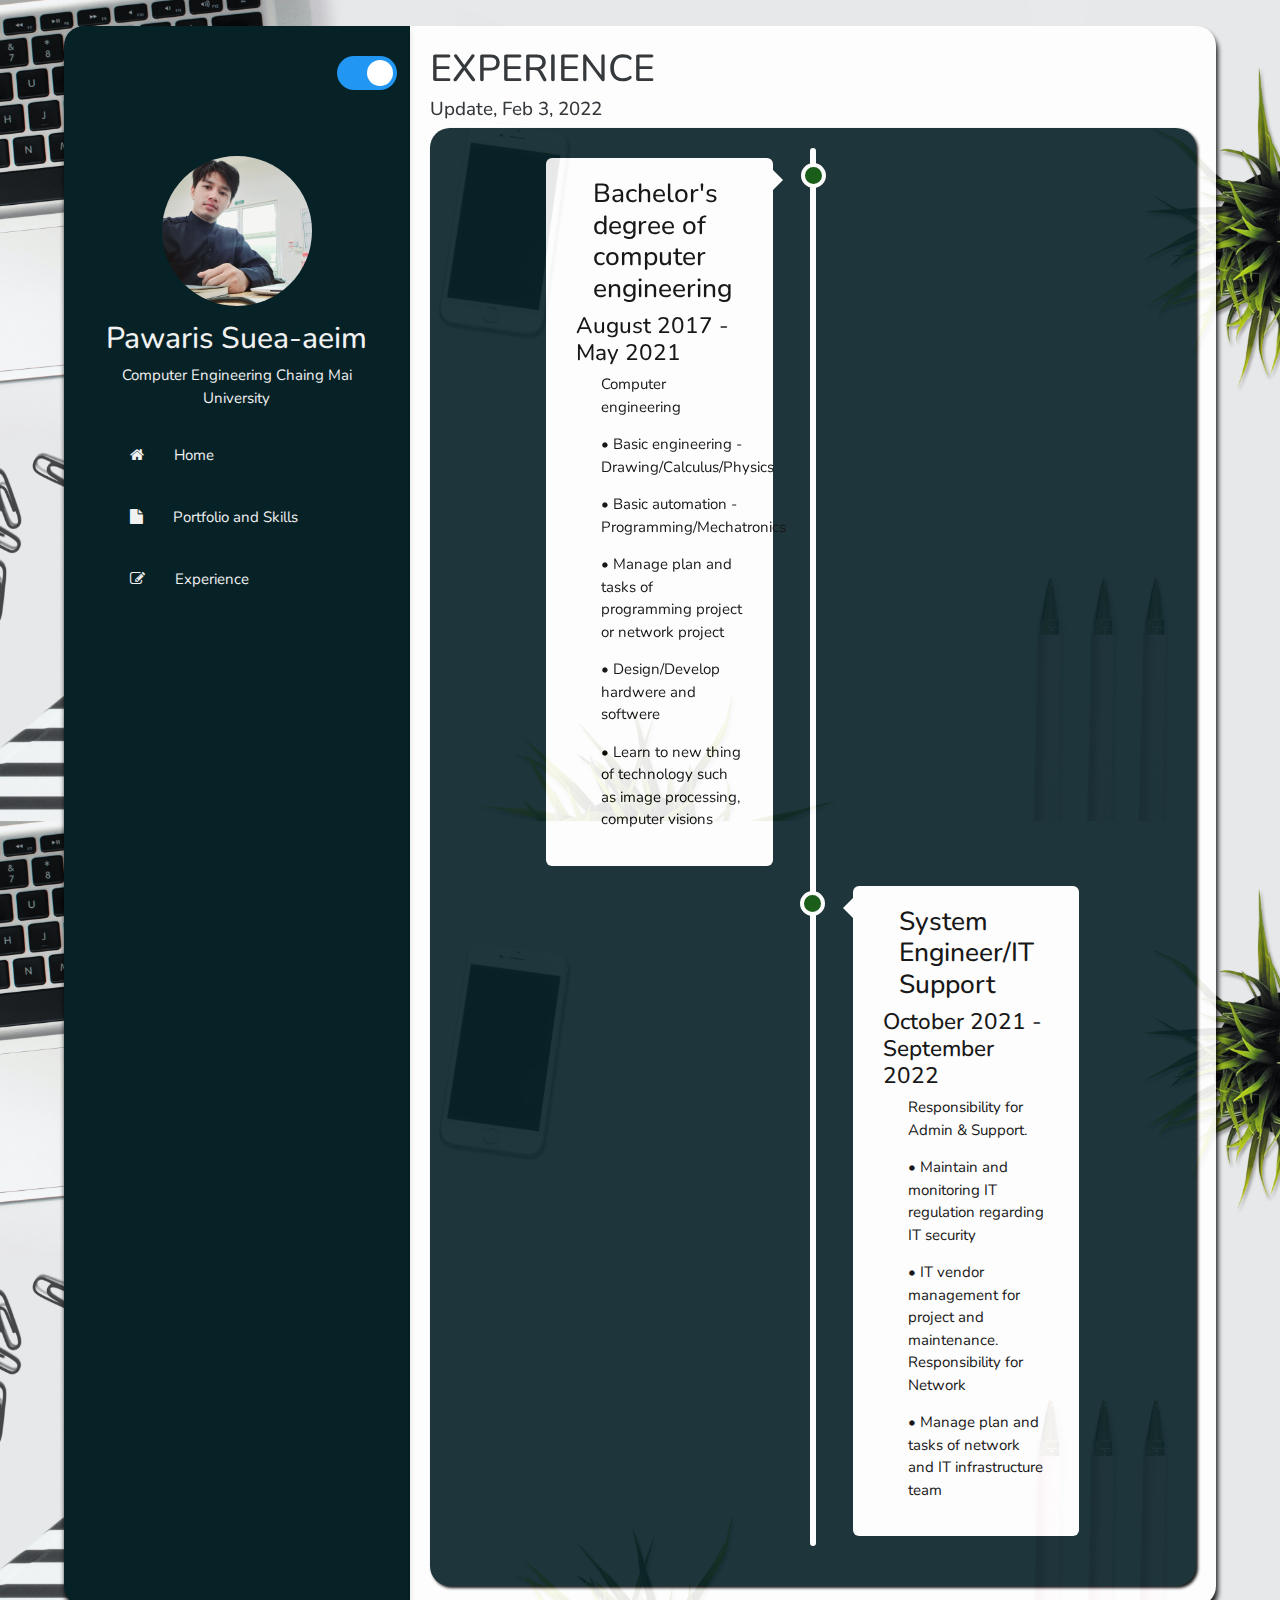
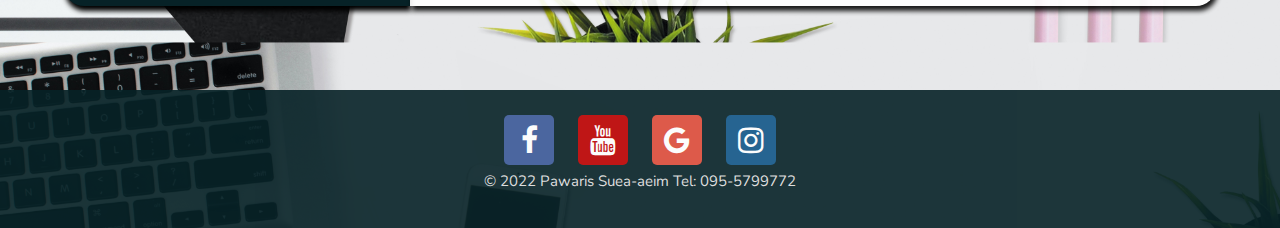
==== experience.html @ 447d0bea "Update dropdown icon" ====
<!DOCTYPE html>
<html lang="en">

<head>
    <meta charset="utf-8">
    <meta name="viewport" content="width=device-width, initial-scale=1">
    <title>Experiance</title>
    <link rel="stylesheet" href="https://www.w3schools.com/w3css/4/w3.css">
    <link rel="stylesheet" href="style.css">
    <link rel="stylesheet" href="exp.css">
    <link rel="stylesheet" href="https://cdnjs.cloudflare.com/ajax/libs/font-awesome/4.7.0/css/font-awesome.min.css">
    <link rel="stylesheet" href="styleCard.css">
    <link href="https://cdn.jsdelivr.net/npm/bootstrap@5.0.2/dist/css/bootstrap.min.css" rel="stylesheet"
        integrity="sha384-EVSTQN3/azprG1Anm3QDgpJLIm9Nao0Yz1ztcQTwFspd3yD65VohhpuuCOmLASjC" crossorigin="anonymous">
    <link rel="stylesheet" href="https://maxcdn.bootstrapcdn.com/bootstrap/4.0.0/css/bootstrap.min.css"
        integrity="sha384-Gn5384xqQ1aoWXA+058RXPxPg6fy4IWvTNh0E263XmFcJlSAwiGgFAW/dAiS6JXm" crossorigin="anonymous">
</head>

<body>
    <div class="responsive-container">
        <div id="switchClassHeader" class="header">
            <div class="style_switch">
                <label class="switch">
                    <input onclick="myFunction()" type="checkbox" checked>
                    <span class="slider round"></span>
                </label>
            </div>
            <img class="image" src="./image/ProfileDay.jpg">
            <h1>Pawaris Suea-aeim</h1>
            <p>Computer Engineering Chaing Mai University</p>
            <div class="page">
                <button onclick="document.location='./index.html'" class="w3-bar-item w3-button sidebar-menu">
                    <i class="fa fa-home w3-animate-right" style="float: left;"><a>Home</a></i>
                </button>
                <button onclick="document.location='./portfolio.html'" class="w3-bar-item w3-button sidebar-menu">
                    <i class="fa fa-file w3-animate-right" style="float: left;"><a>Portfolio and Skills</a></i>
                </button>
                <button onclick="document.location='./experience.html'" class="w3-bar-item w3-button sidebar-menu">
                    <i class="fa fa-edit w3-animate-right" style="float: left;"><a>Experience</a></i>
                </button>
            </div>
            <div class="dropdown dropleft position">
                <button class="btn btn-secondary dropdown-toggle" type="button" id="dropdownMenuButton"
                    data-toggle="dropdown" aria-haspopup="true" aria-expanded="false">
                </button>
                <div class="dropdown-menu" aria-labelledby="dropdownMenuButton">
                    <a class="dropdown-item" href="./index.html">Home</a>
                    <a class="dropdown-item" href="./portfolio.html">Portfolio and skills</a>
                    <a class="dropdown-item" href="./experience.html">Experience</a>
                </div>
            </div>
        </div>
        <div id="switchClassContent" class="content">
            <h1>EXPERIENCE</h1>
            <h5>Update, Feb 3, 2022</h5>
            <div id="switchClassBoxContent" class="box_content">
                <div class="timeline">
                    <div class="container-exp left">
                        <div class="content-exp">
                            <h3>Bachelor's degree of computer engineering</h3>
                            <h4>August 2017 - May 2021</h4>
                            <p>Computer engineering</p>
                            <p>
                                • Basic engineering - Drawing/Calculus/Physics
                            </p>
                            <p>
                                • Basic automation - Programming/Mechatronics
                            </p>
                            <p>
                                • Manage plan and tasks of programming project or network project
                            </p>
                            <p>
                                • Design/Develop hardwere and softwere
                            </p>
                            <p>
                                • Learn to new thing of technology such as image processing, computer visions
                            </p>
                        </div>
                    </div>
                    <div class="container-exp right">
                        <div class="content-exp">
                            <h3>System Engineer/IT Support</h3>
                            <h4>October 2021 - September 2022</h4>
                            <p>
                                Responsibility for Admin & Support.</p>
                            <p>
                                • Maintain and monitoring IT regulation
                                regarding IT security
                            </p>
                            <p>
                                • IT vendor management for project
                                and maintenance. Responsibility for Network
                            </p>
                            <p>
                                • Manage plan and tasks of network
                                and IT infrastructure team
                            </p>
                        </div>
                    </div>
                </div>
            </div>
        </div>
    </div>
    <div id="switchClassFooter" class="footer">
        <a href="https://web.facebook.com/profile.php?id=100006235390790" class="fa fa-facebook"
            style="font-size: 30px;"></a>
        <a href="https://www.youtube.com/channel/UChRwgbwyZU1eZFuqilV9bmg/featured" class="fa fa-youtube"
            style="font-size: 30px;"></a>
        <a href="mailto:pawaris.sueaaeim@gmail.com" class="fa fa-google" style="font-size: 30px;"></a>
        <a href="https://www.instagram.com/pleumqz/" class="fa fa-instagram" style="font-size: 30px;"></a>
        <p>
            © 2022 Pawaris Suea-aeim Tel: 095-5799772
        </p>
    </div>

    <script src="https://code.jquery.com/jquery-3.2.1.slim.min.js"
        integrity="sha384-KJ3o2DKtIkvYIK3UENzmM7KCkRr/rE9/Qpg6aAZGJwFDMVNA/GpGFF93hXpG5KkN"
        crossorigin="anonymous"></script>
    <script src="https://cdnjs.cloudflare.com/ajax/libs/popper.js/1.12.9/umd/popper.min.js"
        integrity="sha384-ApNbgh9B+Y1QKtv3Rn7W3mgPxhU9K/ScQsAP7hUibX39j7fakFPskvXusvfa0b4Q"
        crossorigin="anonymous"></script>
    <script src="https://maxcdn.bootstrapcdn.com/bootstrap/4.0.0/js/bootstrap.min.js"
        integrity="sha384-JZR6Spejh4U02d8jOt6vLEHfe/JQGiRRSQQxSfFWpi1MquVdAyjUar5+76PVCmYl"
        crossorigin="anonymous"></script>

    <script>
        function myFunction() {
            var element = document.body;
            element.classList.toggle("dark_mode");

            var boxCvt = document.getElementById("switchClassContent");
            var currentClassBox = boxCvt.className;
            boxCvt.className = currentClassBox == "box-dark-mode" ? "content" : "box-dark-mode";

            var headerCvt = document.getElementById("switchClassHeader");
            var currentClassHeader = headerCvt.className;
            headerCvt.className = currentClassHeader == "header-dark-mode" ? "header" : "header-dark-mode";

            var boxContentCvt = document.getElementById("switchClassBoxContent");
            var currentClassBoxContent = boxContentCvt.className;
            boxContentCvt.className = currentClassBoxContent == "box_content-dark-mode" ? "box_content" : "box_content-dark-mode";

            var footerCvt = document.getElementById("switchClassFooter");
            var currentClassfooter = footerCvt.className;
            footerCvt.className = currentClassfooter == "footer-dark-mode" ? "footer" : "footer-dark-mode";

        }
    </script>
</body>

</html>
---- style.css ----
@import url('https://fonts.googleapis.com/css2?family=Open+Sans:wght@300;400&display=swap');
@import url('//fonts.googleapis.com/css2?family=Nunito:wght@300&family=Open+Sans:wght@300;400&display=swap');

* {
  box-sizing: border-box;
  font-family: 'Open Sans', sans-serif;
  font-family: 'Nunito', sans-serif;
  text-decoration: none!important;
}

body {
  margin: 0;
  background: #f1f1f1;
  background-image: url(./image/pexels-anna-nekrashevich-6476118.jpg);
  background-repeat: repeat-y;
  background-size: cover;
  background-size: 100%;
  transition: 0.1s;
}

body.dark_mode {
  margin: 0;
  background: #f1f1f1;
  background-image: url(./image/pexels-otavio-fonseca-4665064.jpg);
  background-repeat: repeat-y;
  background-size: cover;
  background-size: 100%;
  transition: 0.1s;
}

.box-dark-mode {
  background-color: #525252;
  color: rgb(252, 252, 252);
  padding: 20px;
  opacity: 0.9;
  border-radius: 0 20px 20px 0px;
  box-shadow: 2px 5px 5px #000000;
}

/* Header/Blog Title */
.header {
  padding: 30px;
  text-align: center;
  background-color: #072227;
  color: #f1f1f1;
  opacity: 1;
  border-radius: 20px 0 0 20px;
  box-shadow: 1px 5px 5px #000000;
}

.dropdown.position {
  position: fixed;
  z-index: 1;
  margin-left: 80%;
}

.header-dark-mode {
  padding: 30px;
  text-align: center;
  background-color: #313131;
  color: #f1f1f1;
  opacity: 1;
  border-radius: 20px 0 0 20px;
  box-shadow: 1px 5px 5px #000000;
}

.image {
  border-radius: 50%;
  width: 150px;
  margin-top: 100px;
}

.header h1 {
  font-size: 30px;
  margin-top: 15px;
}

.header-dark-mode h1 {
  font-size: 30px;
  margin-top: 15px;
}

/* Create two unequal columns that floats next to each other */
/* Left column */
.leftcolumn {
  float: left;
  width: 100%;
}

.box_content {
  background-color: #072227;
  color: #f1f1f1;
  border-radius: 20px;
  width: 100%;
  padding-top: 20px;
  padding-bottom: 40px;
  padding-inline: 10%;
  box-shadow: 2px 2px 3px #000000;
}

.box_content p {
  margin-left: 15%;
}

.box_content h2,
h3 {
  margin-left: 10%;
}

.box_content-dark-mode {
  background-color: #313131;
  color: #f1f1f1;
  border-radius: 20px;
  width: 100%;
  padding-top: 20px;
  padding-bottom: 40px;
  padding-inline: 10%;
  box-shadow: 2px 2px 3px #000000;
}

.box_content-dark-mode p {
  margin-left: 15%;
}

.box_content-dark-mode h2,
h3 {
  margin-left: 10%;
}

/* Add a page effect for articles */
.content {
  background-color: #ffffff;
  padding: 20px;
  opacity: 0.9;
  border-radius: 0 20px 20px 0px;
  box-shadow: 2px 5px 5px #000000;
  z-index: 0;
}

/* Clear floats after the columns */
.row:after {
  content: "";
  display: table;
  clear: both;
}

/* Footer */
.footer {
  padding: 20px;
  text-align: center;
  background: #072227;
  color: #ddd;
  margin-top: 20px;
  opacity: 0.9;
}

.footer-dark-mode {
  padding: 20px;
  text-align: center;
  background: #313131;
  color: #ddd;
  margin-top: 20px;
  opacity: 0.9;
}

.download {
  background: #e7dfe5;
  color: #080808;
  border-radius: 10px;
  text-align: center;
  margin: 10px;
  margin-left: 70%;
  padding: 5px;
  transition: 0.5s;
  height: 70px;
  width: 100px;
}

.download:hover {
  padding: 2%;
  background-color: #333;
  transition: 0.5s;
  color: #ddd;
}

.resume {
    margin-top: 30px;
}
.resume:hover {
    transform: scale(1.3);
    transition: 0.3s;
}

.fa {
  border-radius: 5px;
  text-align: center;
  text-decoration: none!important;
  margin: 5px 10px;
  width: 50px;
  padding: 10px;
  transition: 0.3s;
}

.fa:hover {
  opacity: 1;
  padding: 15px;
  width: 60px;
  transition: 0.3s;
}

.fa-facebook {
  background: #3b5998;
  color: white;
}
.fa-google {
  background: #dd4b39;
  color: white;
}
.fa-youtube {
  background: #bb0000;
  color: white;
}
.fa-instagram {
  background: #125688;
  color: white;
}

.grid-container {
  display: grid;
  grid-template-columns: 50% 50%;
  grid-gap: 10px;
  padding: 10px;
  padding-inline: 150px;
}

.menu {
  display: none;
}

.sidebar-menu {
  width: 100%;
  border-radius: 10px;
}

.sidebar-menu a {
  margin-left: 30px;
}

.sidebar-menu:hover {
  transition: 0.5s;
  border-radius: 30px;
}

.responsive-container {
  display: grid;
  grid-template-columns: 25% 75%;
  padding: 2% 5% 5% 5%;
}

.page {
  display: block;
}

.dropdown {
  display: none;
}

video {
  width: 700px;
}

.img_modal {
  width: 700px;
}

.style_switch {
  float: right;
  margin-right: 15%;
}

.switch {
  position: absolute;
  display: inline-block;
  width: 60px;
  height: 34px;
}

.switch input { 
  opacity: 0;
  width: 0;
  height: 0;
}

.slider {
  position: absolute;
  cursor: pointer;
  top: 0;
  left: 0;
  right: 0;
  bottom: 0;
  background-color: #ccc;
  -webkit-transition: .4s;
  transition: .4s;
}

.slider:before {
  position: absolute;
  content: "";
  height: 26px;
  width: 26px;
  left: 4px;
  bottom: 4px;
  background-color: white;
  -webkit-transition: .4s;
  transition: .4s;
}

input:checked + .slider {
  background-color: #2196F3;
}

input:focus + .slider {
  box-shadow: 0 0 1px #2196F3;
}

input:checked + .slider:before {
  -webkit-transform: translateX(26px);
  -ms-transform: translateX(26px);
  transform: translateX(26px);
}

/* Rounded sliders */
.slider.round {
  border-radius: 34px;
}

.slider.round:before {
  border-radius: 50%;
}

@media screen and (max-width: 1500px) {

  .responsive-container{
    grid-template-columns: 30% 70%;
  }

  .grid-container{
    padding-inline: 5%;
  }
}
/* Responsive layout - when the screen is less than 400px wide, make the navigation links stack on top of each other instead of next to each other */
@media screen and (max-width: 1000px) {

  video {
    width: 310px;
  }

  .img_modal {
    width: 310px;
  }

  p {
    font-size: 11px;
  }
  h1 {
    font-size: 20px!important;
  }
  h2,h3 {
    font-size: 16px!important;
  }
  h4,h5,h6 {
    font-size: 14px!important;
  }

  .dropdown {
    display: block;
    float: right;
    box-shadow: 1px 1px 1px #000000;
  }

  .image {
    margin-top: 0;
    width: 100px;
  }

  .page {
    display: none;
  }

  .menu {
    display: block;
  }

  .responsive-container {
    grid-template-columns: auto;
    padding: 0;
    margin: 0;
  }

  .header {
    border-radius: 0;
    box-shadow: 0;
  }

  .content {
    border-radius: 0;
    box-shadow: 0;
    width: 100%;
  }

  .header-dark-mode {
    border-radius: 0;
    box-shadow: 0;
  }

  .box-dark-mode {
    border-radius: 0;
    box-shadow: 0;
    width: 100%;
  }


  .box_content {
    padding: 5%;
  }

  .box_content p {
    margin-left: 5%;
  }

  .box_content-dark-mode {
    padding: 5%;
  }

  .box_content-dark-mode p {
    margin-left: 5%;
  }

  .grid-container {
    grid-template-columns: auto;
    padding-inline: 5%;
  }
}
---- exp.css ----
.timeline {
    position: relative;
    max-width: 1200px;
    margin: 0 auto;
  }
  
  /* The actual timeline (the vertical ruler) */
  .timeline::after {
    content: '';
    position: absolute;
    width: 6px;
    background-color: white;
    top: 0;
    bottom: 0;
    left: 50%;
    margin-left: -3px;
    border-radius: 3px;
  }
  
  /* Container around content */
  .container-exp {
    padding: 10px 40px;
    position: relative;
    background-color: inherit;
    width: 50%;
  }
  
  /* The circles on the timeline */
  .container-exp::after {
    content: '';
    position: absolute;
    width: 25px;
    height: 25px;
    right: -13px;
    background-color: rgb(3, 78, 3);
    border: 4px solid #ffffff;
    top: 15px;
    border-radius: 50%;
    z-index: 1;
  }
  
  /* Place the container to the left */
  .left {
    left: 0;
  }
  
  /* Place the container to the right */
  .right {
    left: 50%;
  }
  
  /* Add arrows to the left container (pointing right) */
  .left::before {
    content: " ";
    height: 0;
    position: absolute;
    top: 22px;
    width: 0;
    z-index: 1;
    right: 30px;
    border: medium solid white;
    border-width: 10px 0 10px 10px;
    border-color: transparent transparent transparent white;
  }
  
  /* Add arrows to the right container (pointing left) */
  .right::before {
    content: " ";
    height: 0;
    position: absolute;
    top: 22px;
    width: 0;
    z-index: 1;
    left: 30px;
    border: medium solid white;
    border-width: 10px 10px 10px 0;
    border-color: transparent white transparent transparent;
  }
  
  /* Fix the circle for containers on the right side */
  .right::after {
    left: -13px;
  }
  
  /* The actual content */
  .content-exp {
    padding: 20px 30px;
    background-color: white;
    color: black;
    position: relative;
    border-radius: 6px;
  }
  
  /* Media queries - Responsive timeline on screens less than 600px wide */
  @media screen and (max-width: 850px) {
    /* Place the timelime to the left */
    .timeline::after {
    left: 31px;
    }
    
    /* Full-width containers */
    .container-exp {
    width: 100%;
    padding-left: 70px;
    padding-right: 25px;
    }
    
    /* Make sure that all arrows are pointing leftwards */
    .container-exp::before {
    left: 60px;
    border: medium solid white;
    border-width: 10px 10px 10px 0;
    border-color: transparent white transparent transparent;
    }
  
    /* Make sure all circles are at the same spot */
    .left::after, .right::after {
    left: 15px;
    }
    
    /* Make all right containers behave like the left ones */
    .right {
    left: 0%;
    }
  }
---- styleCard.css ----
@import url("https://fonts.googleapis.com/css?family=Roboto+Slab:100,300,400,700");
@import url("https://fonts.googleapis.com/css?family=Raleway:300,300i,400,400i,500,500i,600,600i,700,700i,800,800i,900,900i");

* {
  box-sizing: border-box;
}

.cards {
  width: 100%;
  display: flex;
  display: -webkit-flex;
  justify-content: center;
  -webkit-justify-content: center;
  max-width: 820px;
}

.card--1 .card__img,
.card--1 .card__img--hover {
  background-image: url("./image/cams.jpg");
}

.card--2 .card__img,
.card--2 .card__img--hover {
  background-image: url("./image/pethouse.jpg");
}

.card--3 .card__img,
.card--3 .card__img--hover {
  background-image: url("./image/messageImage_1642651290941.jpg");
}

.card--4 .card__img,
.card--4 .card__img--hover {
  background-image: url("./image/GameBOX.jpg");
}

.card--5 .card__img,
.card--5 .card__img--hover {
  background-image: url("./image/werewolf.png");
}

.card--6 .card__img,
.card--6 .card__img--hover {
  background-image: url("./image/2048.jpg");
}

.card--7 .card__img,
.card--7 .card__img--hover {
  background-image: url("./image/gogo.jpg");
}

.card--8 .card__img,
.card--8 .card__img--hover {
  background-image: url("./image/python.jpg");
}

.card__like {
  width: 40px;
}

.card__time {
  font-size: 12px;
  color: #ad7d52;
  vertical-align: middle;
  margin-left: 5px;
}

.card__clock-info {
  float: right;
}

.card__img {
  visibility: hidden;
  background-size: cover;
  background-position: center;
  background-repeat: no-repeat;
  width: 100%;
  height: 235px;
  border-top-left-radius: 12px;
  border-top-right-radius: 12px;
}

.card__info-hover {
  position: absolute;
  padding: 16px;
  width: 100%;
  opacity: 0;
  top: 0;
}

.card__img--hover {
  transition: 0.2s all ease-out;
  background-size: cover;
  background-position: center;
  background-repeat: no-repeat;
  width: 100%;
  position: absolute;
  height: 235px;
  border-top-left-radius: 12px;
  border-top-right-radius: 12px;
  top: 0;
}
.card {
  margin: 10px;
  transition: all 0.4s cubic-bezier(0.175, 0.885, 0, 1);
  background-color: #fff;
  position: relative;
  border-radius: 12px;
  overflow: hidden;
  box-shadow: 0px 13px 10px -7px rgba(0, 0, 0, 0.1);
}
.card:hover {
  box-shadow: 0px 30px 18px -8px rgba(0, 0, 0, 0.1);
  transform: scale(1.1, 1.1);
}

.card__info {
  z-index: 2;
  background-color: #fff;
  border-bottom-left-radius: 12px;
  border-bottom-right-radius: 12px;
  padding: 16px 24px 24px 24px;
}

.card__category {
  font-family: "Raleway", sans-serif;
  text-transform: uppercase;
  font-size: 13px;
  letter-spacing: 2px;
  font-weight: 500;
  color: #868686;
}

.card__title {
  margin-top: 5px;
  margin-bottom: 10px;
  color: black;
  font-family: "Roboto Slab", serif;
}

.card__author {
  font-weight: 600;
  text-decoration: none;
  color: #724a28;
}

.card:hover .card__img--hover {
  height: 100%;
  opacity: 0.3;
}

.card:hover .card__info {
  background-color: transparent;
  position: relative;
}

.card:hover .card__info-hover {
  opacity: 1;
}

.card__author:hover {
    color: black;
}
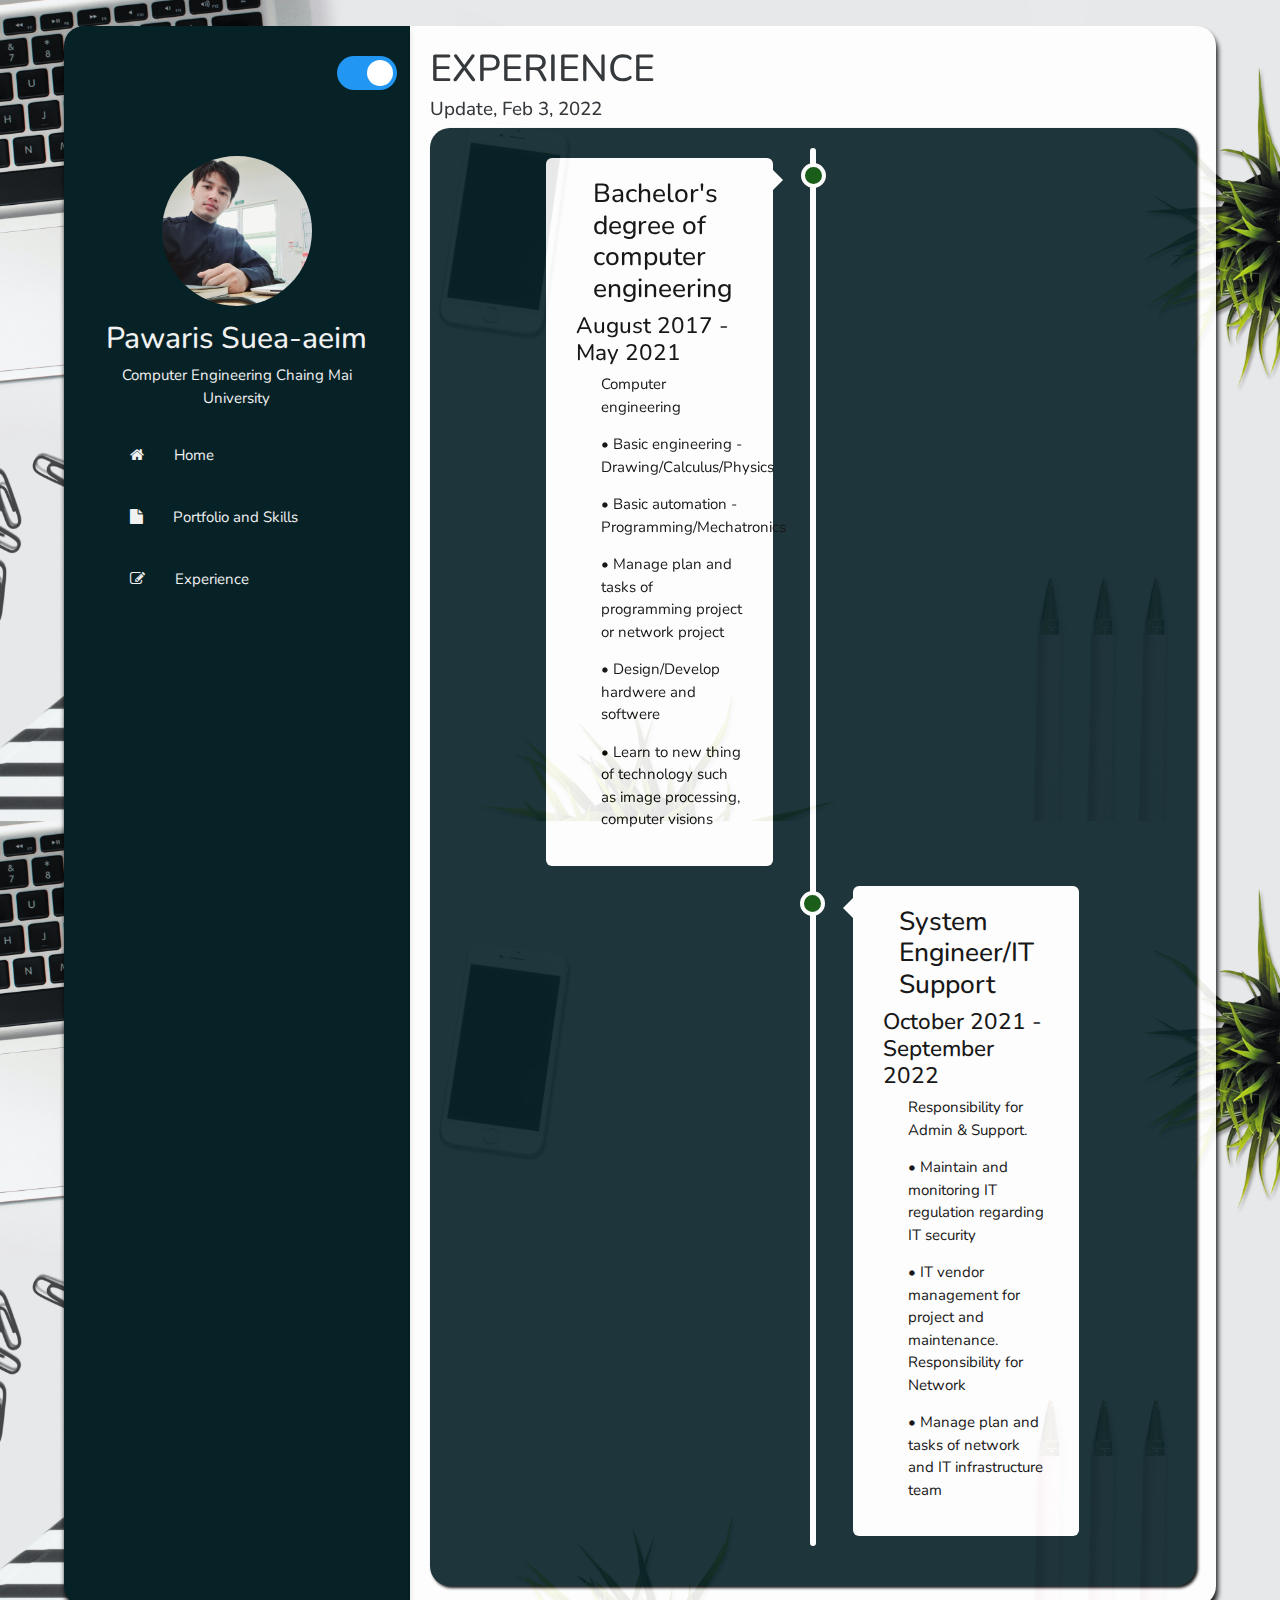
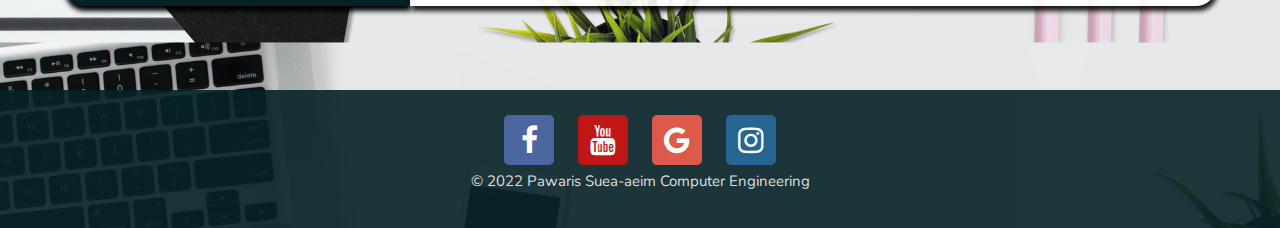
==== commit 29ff5719: "Update" ====
--- a/experience.html
+++ b/experience.html
@@ -109,7 +109,7 @@
         <a href="mailto:pawaris.sueaaeim@gmail.com" class="fa fa-google" style="font-size: 30px;"></a>
         <a href="https://www.instagram.com/pleumqz/" class="fa fa-instagram" style="font-size: 30px;"></a>
         <p>
-            © 2022 Pawaris Suea-aeim Tel: 095-5799772
+            © 2022 Pawaris Suea-aeim Computer Engineering
         </p>
     </div>
 
@@ -122,30 +122,7 @@
     <script src="https://maxcdn.bootstrapcdn.com/bootstrap/4.0.0/js/bootstrap.min.js"
         integrity="sha384-JZR6Spejh4U02d8jOt6vLEHfe/JQGiRRSQQxSfFWpi1MquVdAyjUar5+76PVCmYl"
         crossorigin="anonymous"></script>
-
-    <script>
-        function myFunction() {
-            var element = document.body;
-            element.classList.toggle("dark_mode");
-
-            var boxCvt = document.getElementById("switchClassContent");
-            var currentClassBox = boxCvt.className;
-            boxCvt.className = currentClassBox == "box-dark-mode" ? "content" : "box-dark-mode";
-
-            var headerCvt = document.getElementById("switchClassHeader");
-            var currentClassHeader = headerCvt.className;
-            headerCvt.className = currentClassHeader == "header-dark-mode" ? "header" : "header-dark-mode";
-
-            var boxContentCvt = document.getElementById("switchClassBoxContent");
-            var currentClassBoxContent = boxContentCvt.className;
-            boxContentCvt.className = currentClassBoxContent == "box_content-dark-mode" ? "box_content" : "box_content-dark-mode";
-
-            var footerCvt = document.getElementById("switchClassFooter");
-            var currentClassfooter = footerCvt.className;
-            footerCvt.className = currentClassfooter == "footer-dark-mode" ? "footer" : "footer-dark-mode";
-
-        }
-    </script>
+    <script src="./script.js"></script>
 </body>
 
 </html>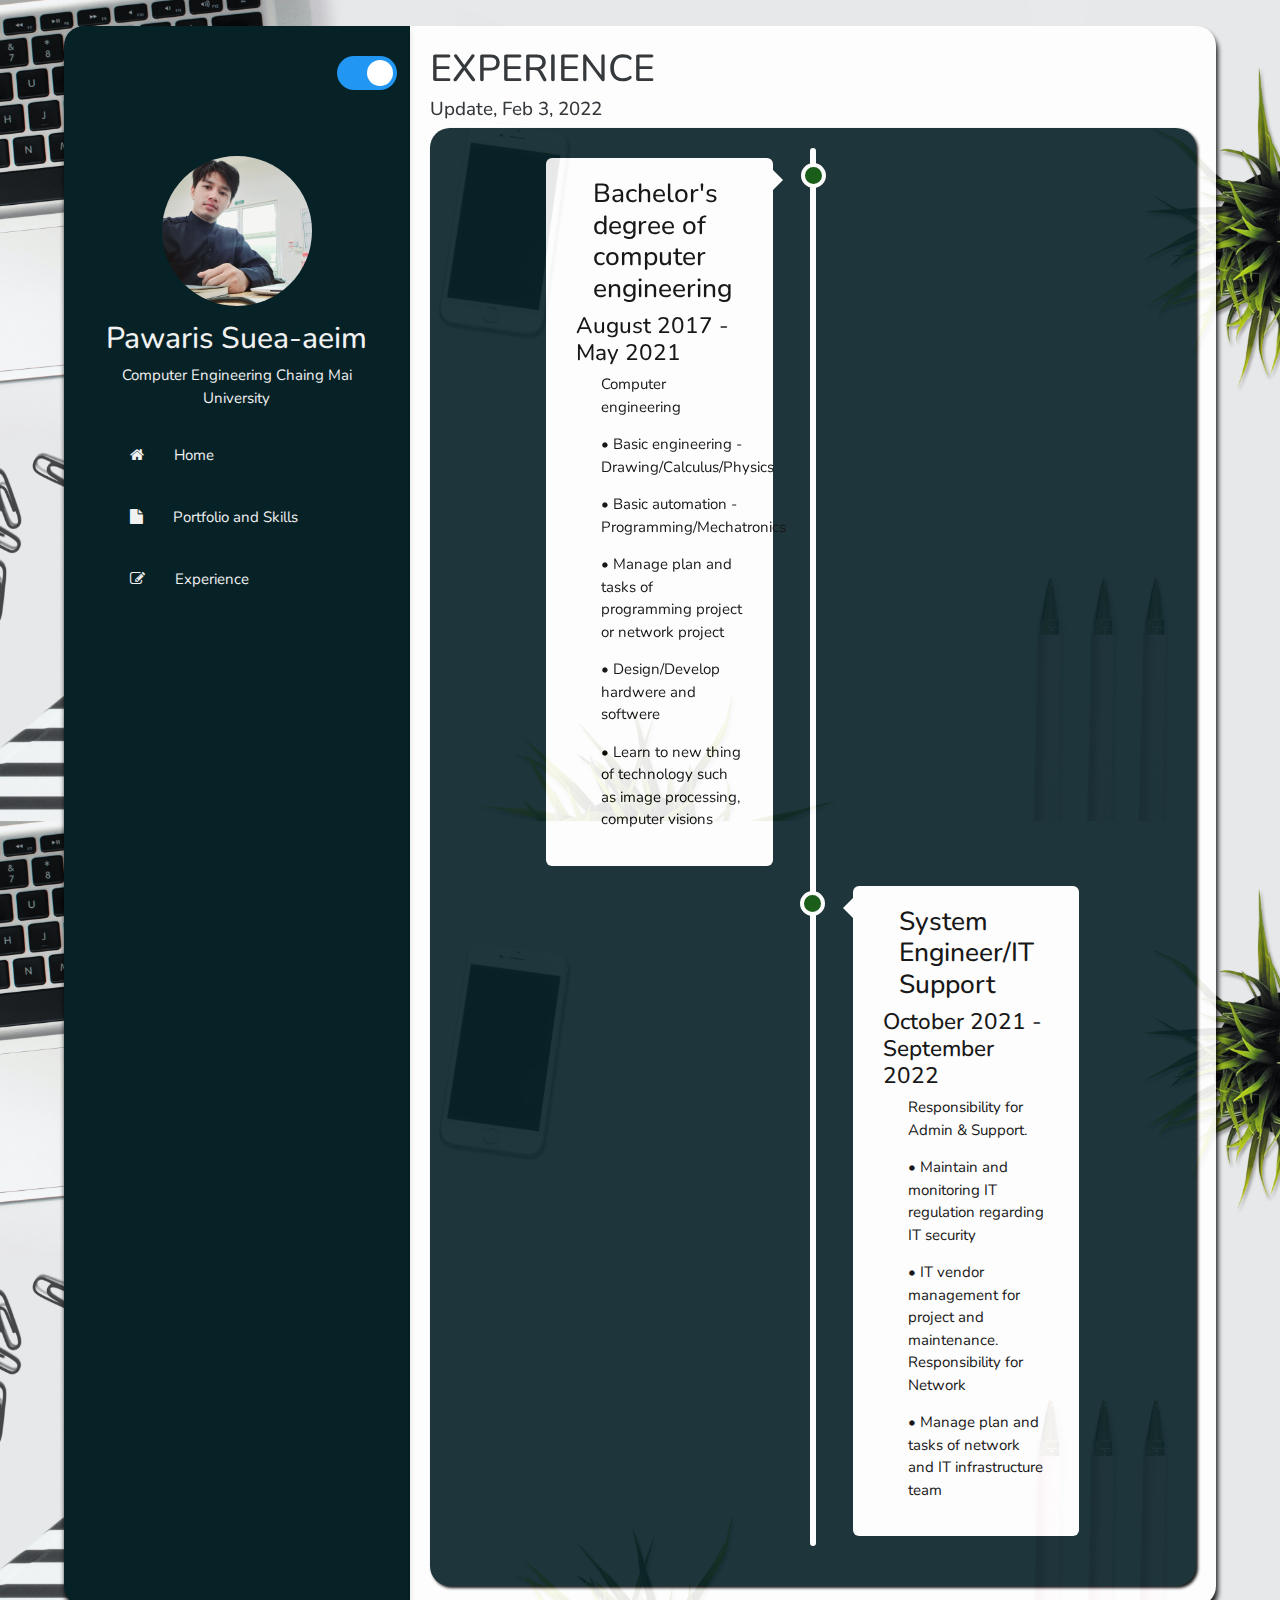
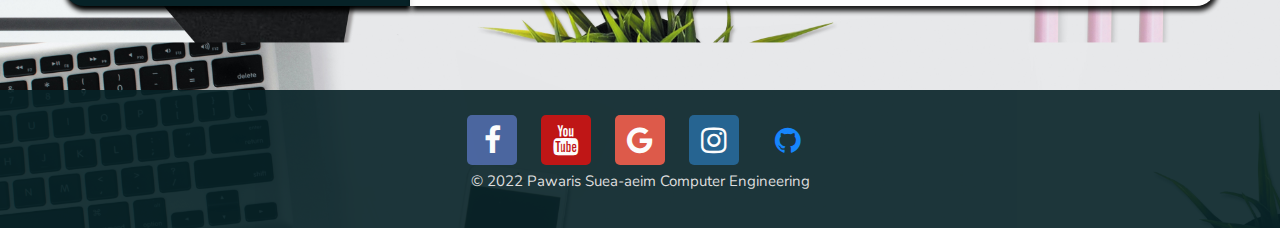
==== commit ea7885db: "update git contact" ====
--- a/experience.html
+++ b/experience.html
@@ -108,6 +108,7 @@
             style="font-size: 30px;"></a>
         <a href="mailto:pawaris.sueaaeim@gmail.com" class="fa fa-google" style="font-size: 30px;"></a>
         <a href="https://www.instagram.com/pleumqz/" class="fa fa-instagram" style="font-size: 30px;"></a>
+        <a href="https://github.com/PawarisSueaaeim" class="fa fa-github" style="font-size: 30px;"></a>
         <p>
             © 2022 Pawaris Suea-aeim Computer Engineering
         </p>
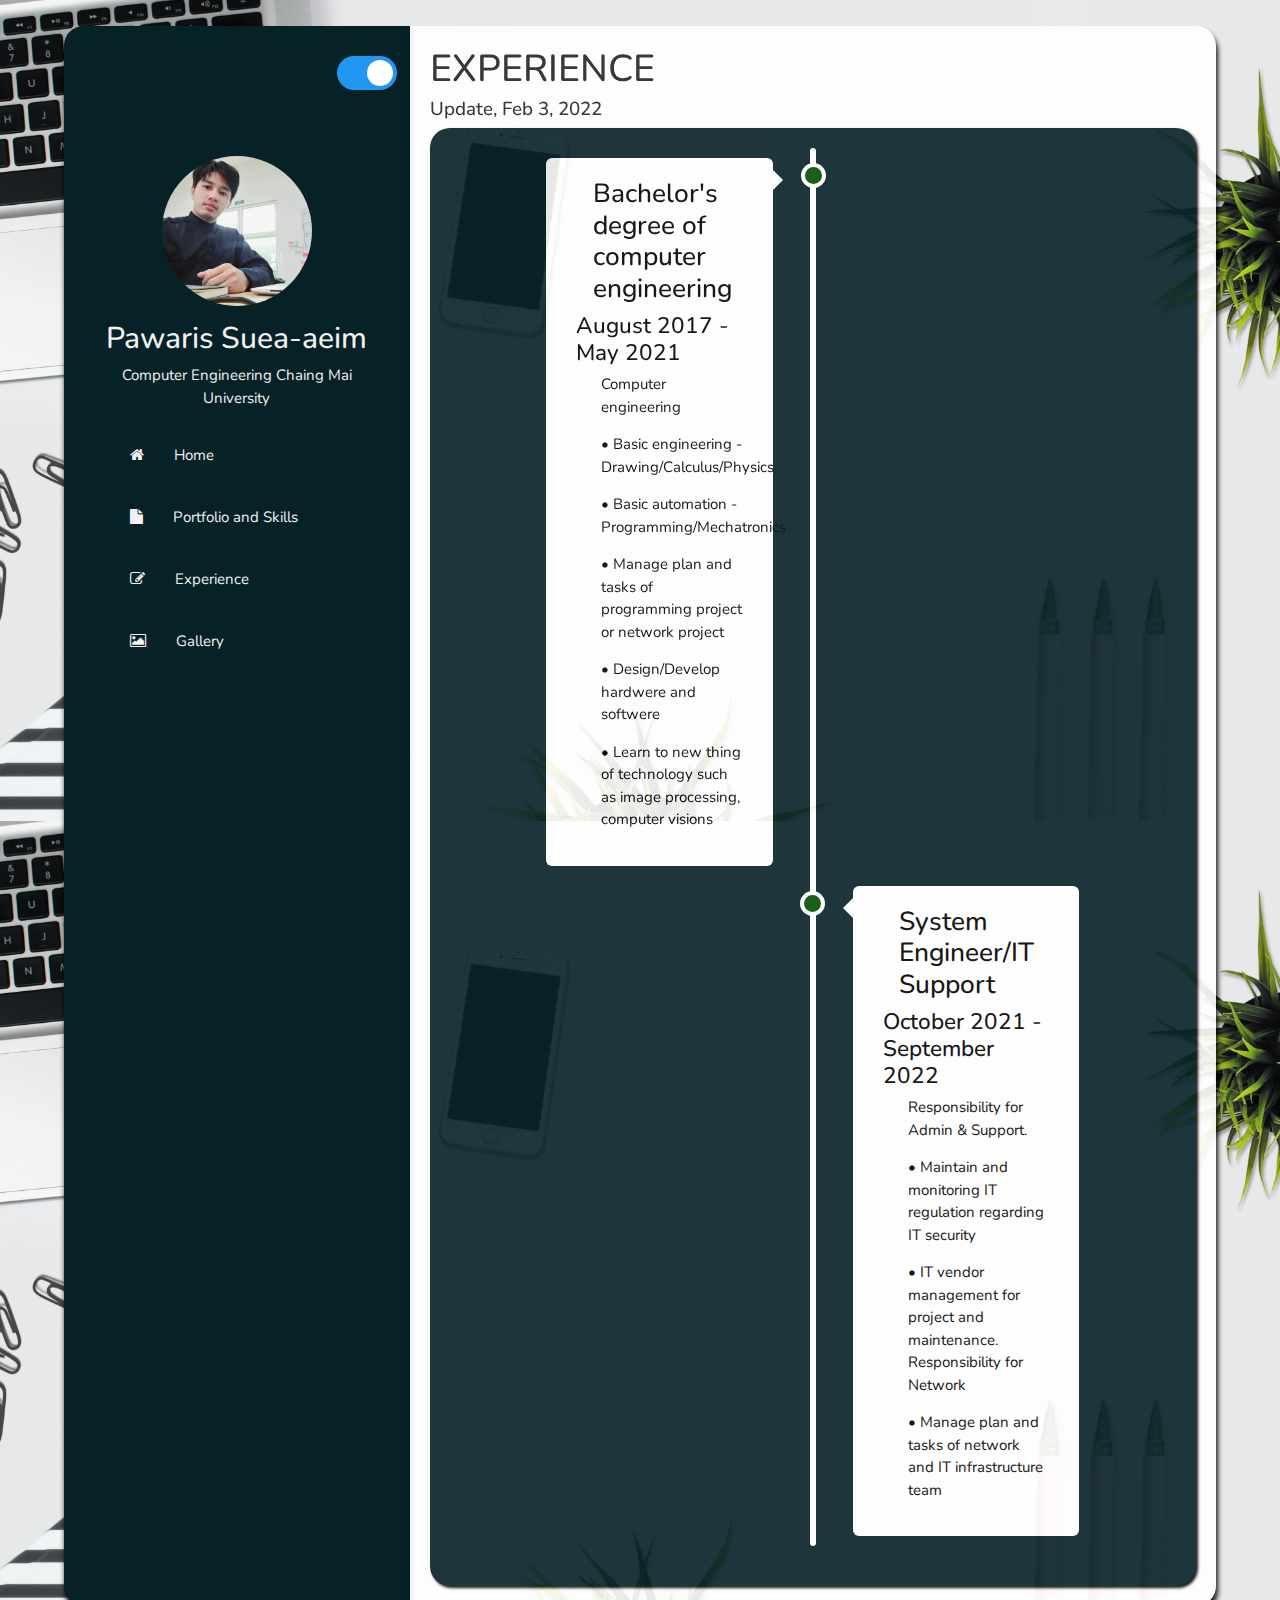
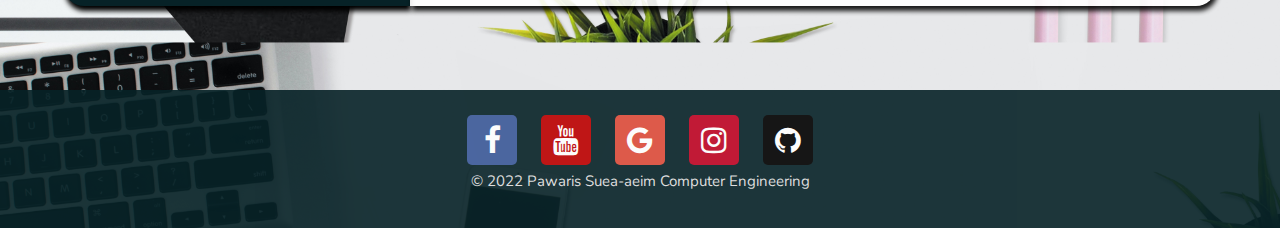
==== commit 14d297cb: "debug" ====
--- a/experience.html
+++ b/experience.html
@@ -38,6 +38,9 @@
                 <button onclick="document.location='./experience.html'" class="w3-bar-item w3-button sidebar-menu">
                     <i class="fa fa-edit w3-animate-right" style="float: left;"><a>Experience</a></i>
                 </button>
+                <button onclick="document.location='./pictures.html'" class="w3-bar-item w3-button sidebar-menu">
+                    <i class="fa fa-photo w3-animate-right" style="float: left;"><a>Gallery</a></i>
+                </button>
             </div>
             <div class="dropdown dropleft position">
                 <button class="btn btn-secondary dropdown-toggle" type="button" id="dropdownMenuButton"
@@ -47,6 +50,7 @@
                     <a class="dropdown-item" href="./index.html">Home</a>
                     <a class="dropdown-item" href="./portfolio.html">Portfolio and skills</a>
                     <a class="dropdown-item" href="./experience.html">Experience</a>
+                    <a class="dropdown-item" href="./pictures.html">Pictures</a>
                 </div>
             </div>
         </div>
--- a/style.css
+++ b/style.css
@@ -1,12 +1,11 @@
-
-@import url('https://fonts.googleapis.com/css2?family=Open+Sans:wght@300;400&display=swap');
-@import url('//fonts.googleapis.com/css2?family=Nunito:wght@300&family=Open+Sans:wght@300;400&display=swap');
+@import url("https://fonts.googleapis.com/css2?family=Open+Sans:wght@300;400&display=swap");
+@import url("//fonts.googleapis.com/css2?family=Nunito:wght@300&family=Open+Sans:wght@300;400&display=swap");
 
 * {
   box-sizing: border-box;
-  font-family: 'Open Sans', sans-serif;
-  font-family: 'Nunito', sans-serif;
-  text-decoration: none!important;
+  font-family: "Open Sans", sans-serif;
+  font-family: "Nunito", sans-serif;
+  text-decoration: none !important;
 }
 
 body {
@@ -185,17 +184,17 @@
 }
 
 .resume {
-    margin-top: 30px;
+  margin-top: 30px;
 }
 .resume:hover {
-    transform: scale(1.3);
-    transition: 0.3s;
+  transform: scale(1.3);
+  transition: 0.3s;
 }
 
 .fa {
   border-radius: 5px;
   text-align: center;
-  text-decoration: none!important;
+  text-decoration: none !important;
   margin: 5px 10px;
   width: 50px;
   padding: 10px;
@@ -222,7 +221,11 @@
   color: white;
 }
 .fa-instagram {
-  background: #125688;
+  background: #bd0423;
+  color: white;
+}
+.fa-github {
+  background: #000000;
   color: white;
 }
 
@@ -286,7 +289,7 @@
   height: 34px;
 }
 
-.switch input { 
+.switch input {
   opacity: 0;
   width: 0;
   height: 0;
@@ -300,8 +303,8 @@
   right: 0;
   bottom: 0;
   background-color: #ccc;
-  -webkit-transition: .4s;
-  transition: .4s;
+  -webkit-transition: 0.4s;
+  transition: 0.4s;
 }
 
 .slider:before {
@@ -312,16 +315,16 @@
   left: 4px;
   bottom: 4px;
   background-color: white;
-  -webkit-transition: .4s;
-  transition: .4s;
+  -webkit-transition: 0.4s;
+  transition: 0.4s;
 }
 
 input:checked + .slider {
-  background-color: #2196F3;
+  background-color: #2196f3;
 }
 
 input:focus + .slider {
-  box-shadow: 0 0 1px #2196F3;
+  box-shadow: 0 0 1px #2196f3;
 }
 
 input:checked + .slider:before {
@@ -339,19 +342,39 @@
   border-radius: 50%;
 }
 
+.grid-gallery {
+  display: grid;
+  grid-template-columns: auto auto auto;
+  grid-gap: 10px;
+}
+
+.gallery {
+  border-radius: 5px;
+  box-shadow: 1px 3px 3px #000000;
+  background-size: cover;
+  background-position: center;
+  background-repeat: no-repeat;
+  width: 250px;
+  height: auto;
+  opacity: 1;
+}
+
+.gallery:hover {
+  transform: scale(1.1);
+  transition: 0.3s;
+}
+
 @media screen and (max-width: 1500px) {
-
-  .responsive-container{
+  .responsive-container {
     grid-template-columns: 30% 70%;
   }
 
-  .grid-container{
+  .grid-container {
     padding-inline: 5%;
   }
 }
 /* Responsive layout - when the screen is less than 400px wide, make the navigation links stack on top of each other instead of next to each other */
 @media screen and (max-width: 1000px) {
-
   video {
     width: 310px;
   }
@@ -364,13 +387,16 @@
     font-size: 11px;
   }
   h1 {
-    font-size: 20px!important;
-  }
-  h2,h3 {
-    font-size: 16px!important;
-  }
-  h4,h5,h6 {
-    font-size: 14px!important;
+    font-size: 20px !important;
+  }
+  h2,
+  h3 {
+    font-size: 16px !important;
+  }
+  h4,
+  h5,
+  h6 {
+    font-size: 14px !important;
   }
 
   .dropdown {
@@ -420,7 +446,6 @@
     width: 100%;
   }
 
-
   .box_content {
     padding: 5%;
   }
@@ -441,4 +466,9 @@
     grid-template-columns: auto;
     padding-inline: 5%;
   }
-}
+
+  .grid-gallery {
+    grid-template-columns: auto;
+    text-align: center;
+  }
+}
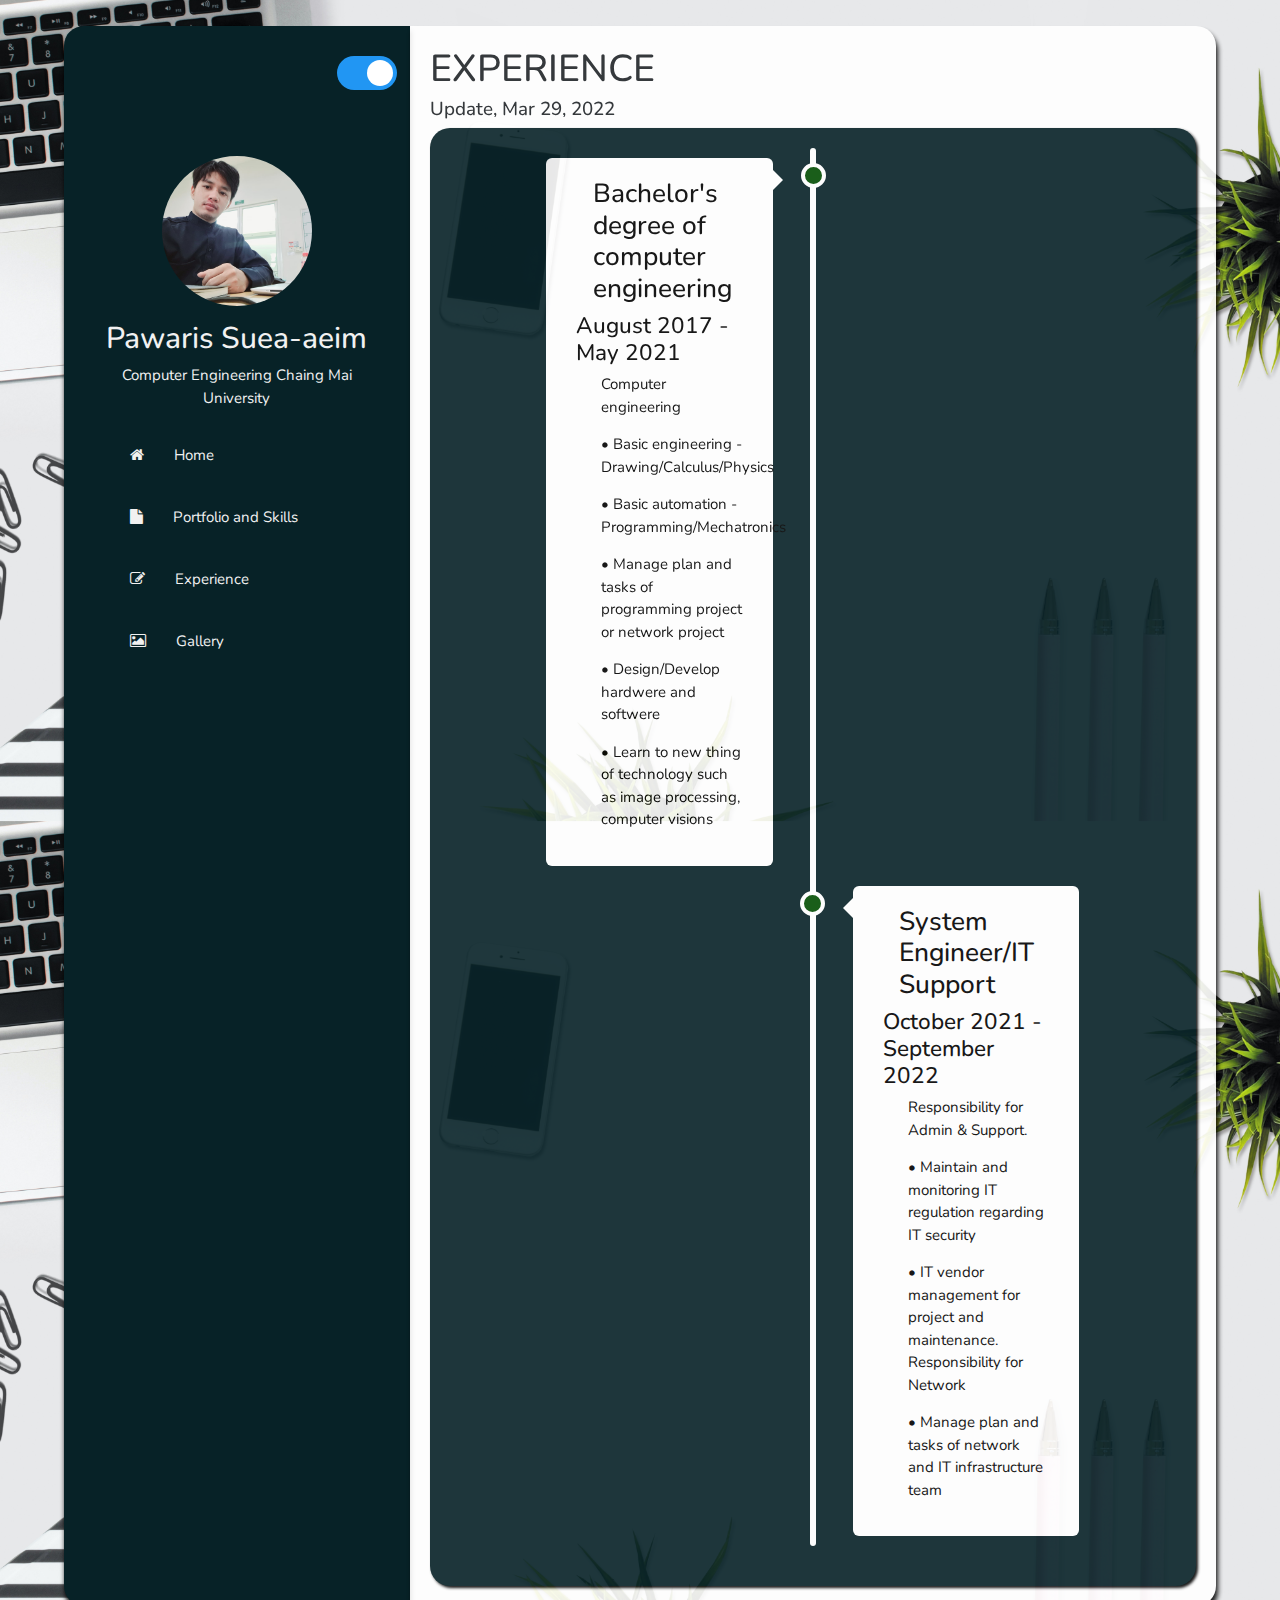
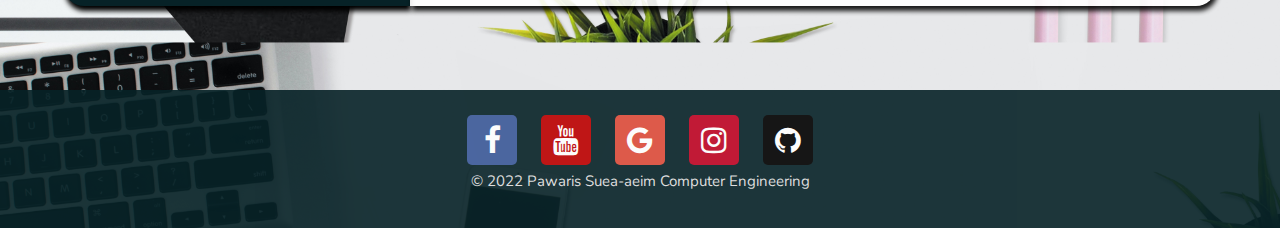
==== commit dd549730: "update detail" ====
--- a/experience.html
+++ b/experience.html
@@ -50,13 +50,13 @@
                     <a class="dropdown-item" href="./index.html">Home</a>
                     <a class="dropdown-item" href="./portfolio.html">Portfolio and skills</a>
                     <a class="dropdown-item" href="./experience.html">Experience</a>
-                    <a class="dropdown-item" href="./pictures.html">Pictures</a>
+                    <a class="dropdown-item" href="./pictures.html">Gallery</a>
                 </div>
             </div>
         </div>
         <div id="switchClassContent" class="content">
             <h1>EXPERIENCE</h1>
-            <h5>Update, Feb 3, 2022</h5>
+            <h5>Update, Mar 29, 2022</h5>
             <div id="switchClassBoxContent" class="box_content">
                 <div class="timeline">
                     <div class="container-exp left">
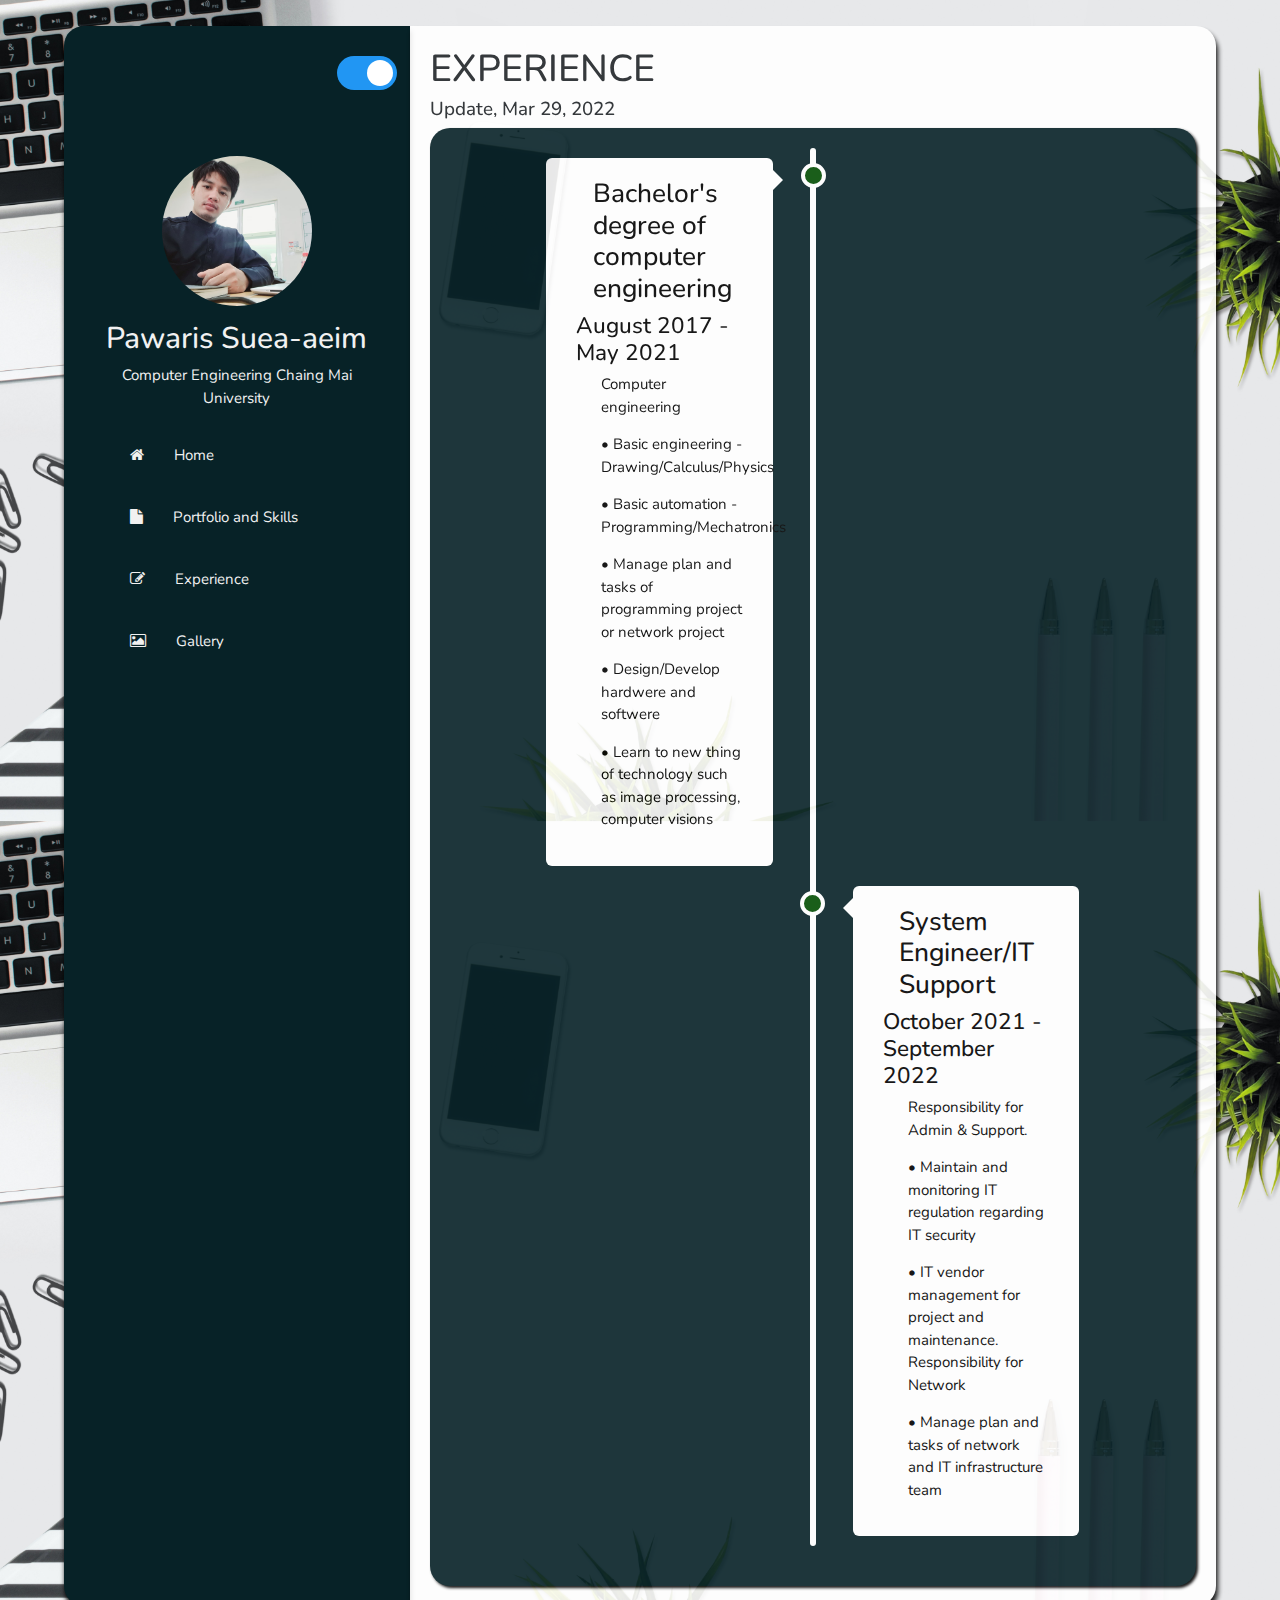
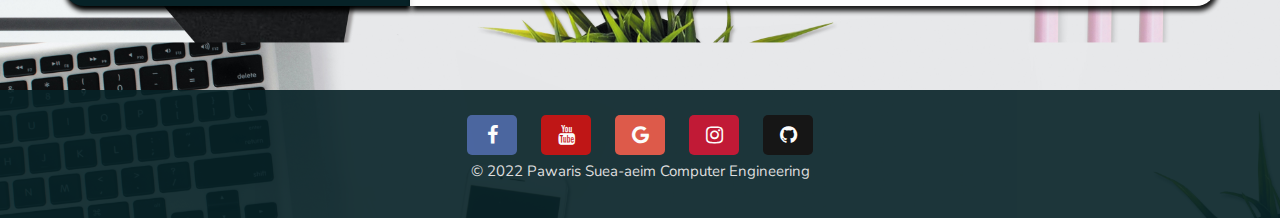
==== commit acf8e66c: "update detail" ====
--- a/experience.html
+++ b/experience.html
@@ -107,12 +107,12 @@
     </div>
     <div id="switchClassFooter" class="footer">
         <a href="https://web.facebook.com/profile.php?id=100006235390790" class="fa fa-facebook"
-            style="font-size: 30px;"></a>
+            style="font-size: 20px;"></a>
         <a href="https://www.youtube.com/channel/UChRwgbwyZU1eZFuqilV9bmg/featured" class="fa fa-youtube"
-            style="font-size: 30px;"></a>
-        <a href="mailto:pawaris.sueaaeim@gmail.com" class="fa fa-google" style="font-size: 30px;"></a>
-        <a href="https://www.instagram.com/pleumqz/" class="fa fa-instagram" style="font-size: 30px;"></a>
-        <a href="https://github.com/PawarisSueaaeim" class="fa fa-github" style="font-size: 30px;"></a>
+            style="font-size: 20px;"></a>
+        <a href="mailto:pawaris.sueaaeim@gmail.com" class="fa fa-google" style="font-size: 20px;"></a>
+        <a href="https://www.instagram.com/pleumqz/" class="fa fa-instagram" style="font-size: 20px;"></a>
+        <a href="https://github.com/PawarisSueaaeim" class="fa fa-github" style="font-size: 20px;"></a>
         <p>
             © 2022 Pawaris Suea-aeim Computer Engineering
         </p>
--- a/style.css
+++ b/style.css
@@ -185,6 +185,7 @@
 
 .resume {
   margin-top: 30px;
+  transition: 0.3s;
 }
 .resume:hover {
   transform: scale(1.3);
@@ -357,6 +358,7 @@
   width: 250px;
   height: auto;
   opacity: 1;
+  transition: 0.3s;
 }
 
 .gallery:hover {
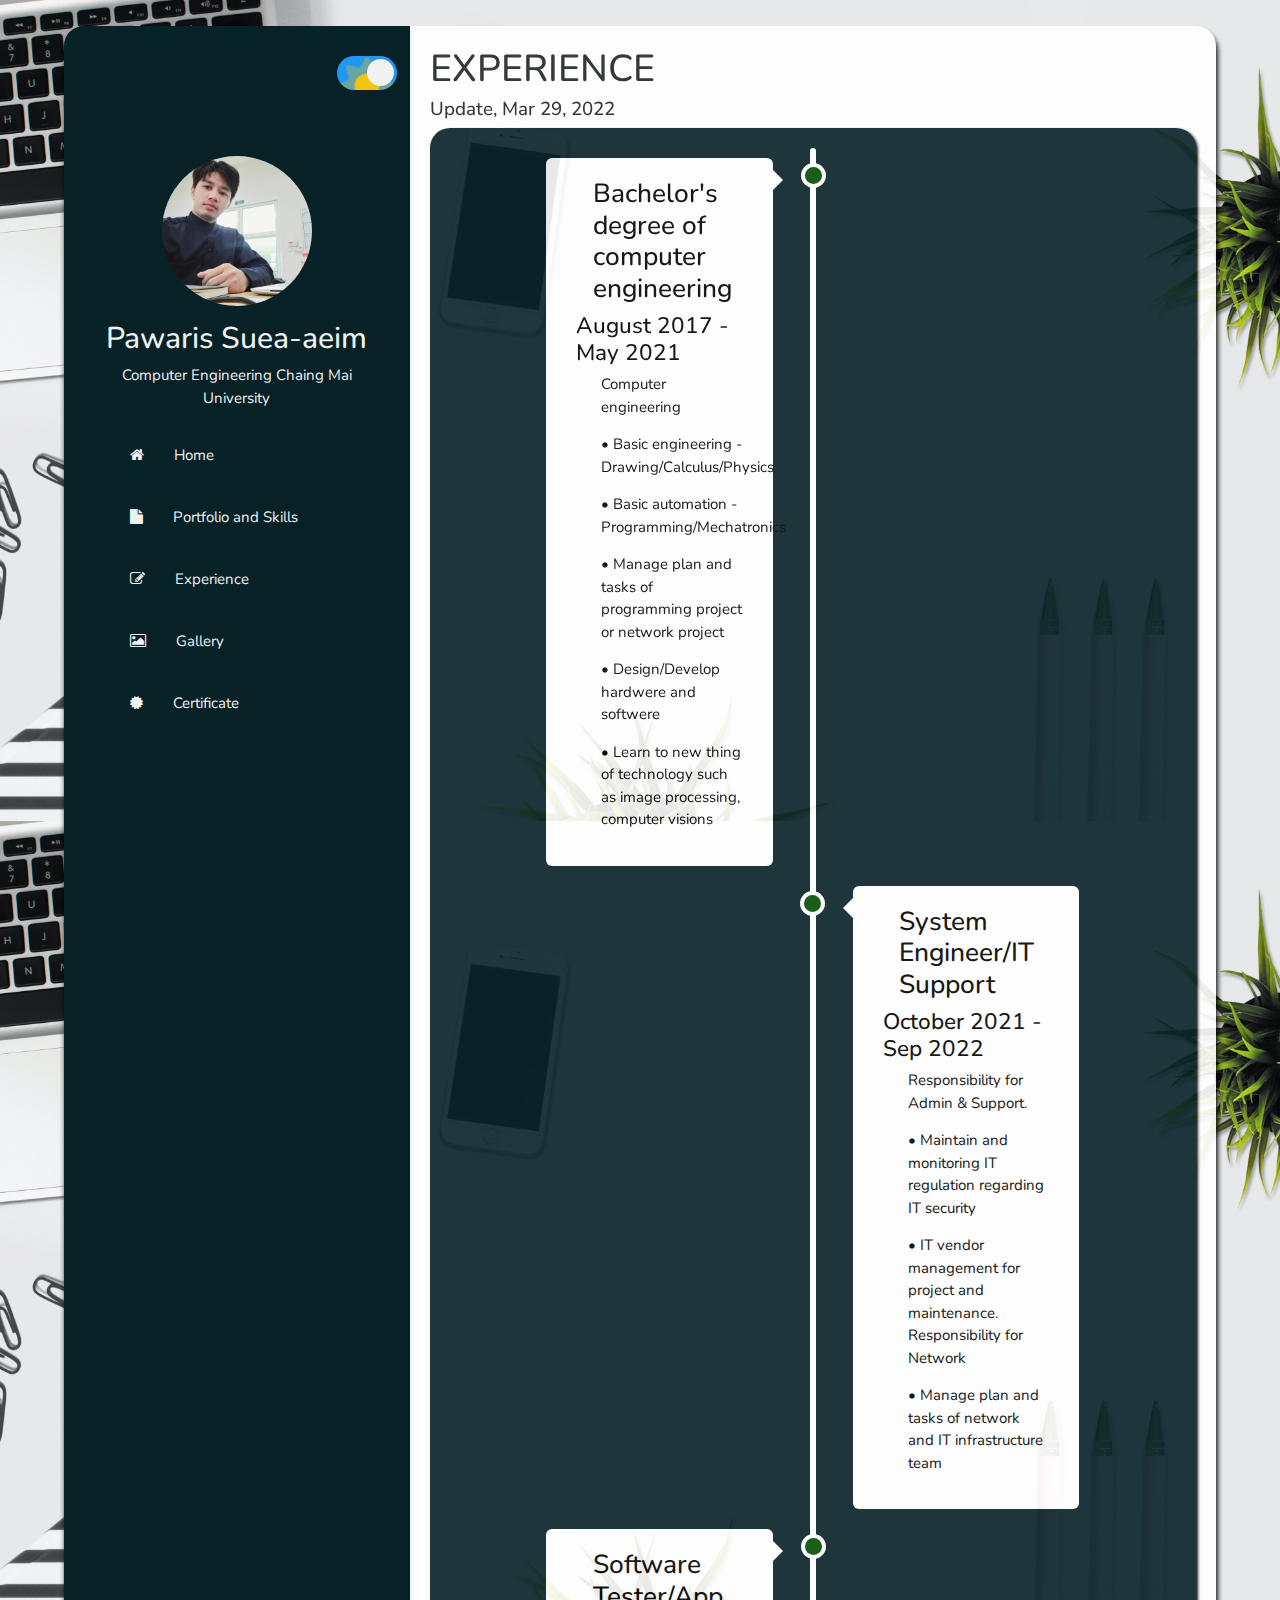
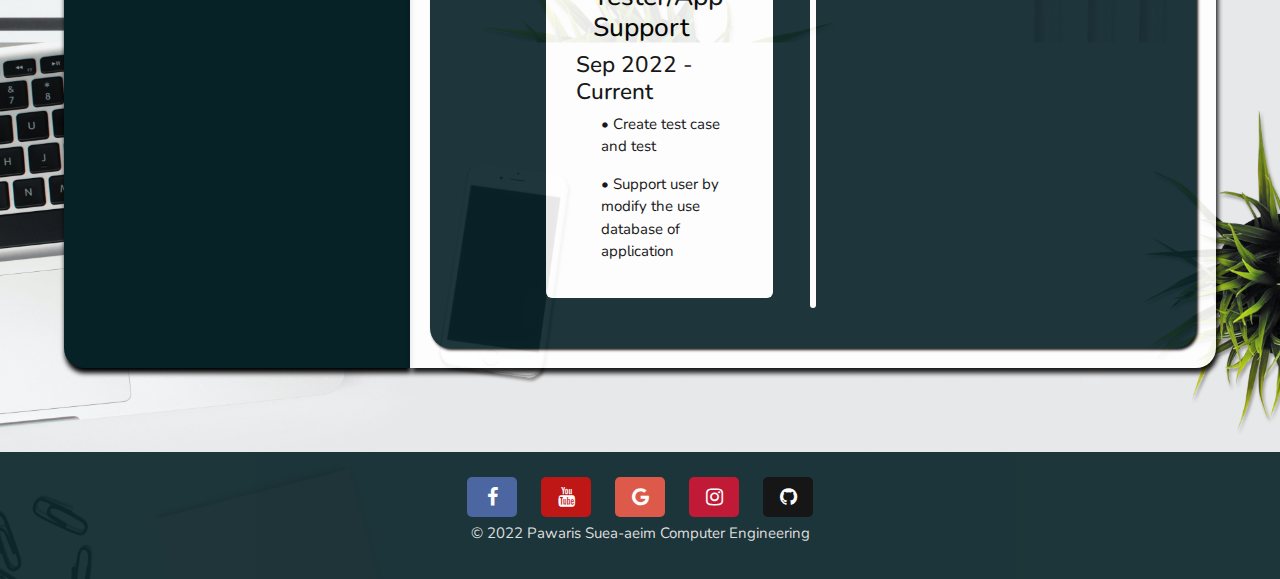
==== commit 6f22bfa9: "Update time line" ====
--- a/experience.html
+++ b/experience.html
@@ -41,6 +41,9 @@
                 <button onclick="document.location='./pictures.html'" class="w3-bar-item w3-button sidebar-menu">
                     <i class="fa fa-photo w3-animate-right" style="float: left;"><a>Gallery</a></i>
                 </button>
+                <button onclick="document.location='./certificate.html'" class="w3-bar-item w3-button sidebar-menu">
+                    <i class="fa fa-certificate w3-animate-right" style="float: left;"><a>Certificate</a></i>
+                </button>
             </div>
             <div class="dropdown dropleft position">
                 <button class="btn btn-secondary dropdown-toggle" type="button" id="dropdownMenuButton"
@@ -51,6 +54,7 @@
                     <a class="dropdown-item" href="./portfolio.html">Portfolio and skills</a>
                     <a class="dropdown-item" href="./experience.html">Experience</a>
                     <a class="dropdown-item" href="./pictures.html">Gallery</a>
+                    <a class="dropdown-item" href="./certificate.html">Certificate</a>
                 </div>
             </div>
         </div>
@@ -84,7 +88,7 @@
                     <div class="container-exp right">
                         <div class="content-exp">
                             <h3>System Engineer/IT Support</h3>
-                            <h4>October 2021 - September 2022</h4>
+                            <h4>October 2021 - Sep 2022</h4>
                             <p>
                                 Responsibility for Admin & Support.</p>
                             <p>
@@ -98,6 +102,18 @@
                             <p>
                                 • Manage plan and tasks of network
                                 and IT infrastructure team
+                            </p>
+                        </div>
+                    </div>
+                    <div class="container-exp left">
+                        <div class="content-exp">
+                            <h3>Software Tester/App Support</h3>
+                            <h4>Sep 2022 - Current</h4>
+                            <p>
+                                • Create test case and test
+                            </p>
+                            <p>
+                                • Support user by modify the use database of application
                             </p>
                         </div>
                     </div>
--- a/style.css
+++ b/style.css
@@ -303,7 +303,8 @@
   left: 0;
   right: 0;
   bottom: 0;
-  background-color: #ccc;
+  background-color: rgb(0, 0, 0);
+  background-image: url("https://img.icons8.com/external-victoruler-flat-victoruler/64/000000/external-night-halloween-victoruler-flat-victoruler.png");
   -webkit-transition: 0.4s;
   transition: 0.4s;
 }
@@ -311,21 +312,23 @@
 .slider:before {
   position: absolute;
   content: "";
-  height: 26px;
-  width: 26px;
+  height: 27px;
+  width: 27px;
   left: 4px;
   bottom: 4px;
-  background-color: white;
+  background-color: rgb(241, 241, 241);
   -webkit-transition: 0.4s;
   transition: 0.4s;
 }
 
 input:checked + .slider {
   background-color: #2196f3;
+  background-image: url('./image/icons8-sun-48.png');
+  background-size: cover;
 }
 
 input:focus + .slider {
-  box-shadow: 0 0 1px #2196f3;
+  box-shadow: 0 0 1px #000000;
 }
 
 input:checked + .slider:before {
--- a/styleCard.css
+++ b/styleCard.css
@@ -54,6 +54,16 @@
   background-image: url("./image/python.jpg");
 }
 
+.card--9 .card__img,
+.card--9 .card__img--hover {
+  background-image: url("./image/crud.jpg");
+}
+
+.card--10 .card__img,
+.card--10 .card__img--hover {
+  background-image: url("./image/Screenshot\ 2022-06-02\ 161732.png");
+}
+
 .card__like {
   width: 40px;
 }
@@ -100,6 +110,7 @@
   border-top-right-radius: 12px;
   top: 0;
 }
+
 .card {
   margin: 10px;
   transition: all 0.4s cubic-bezier(0.175, 0.885, 0, 1);
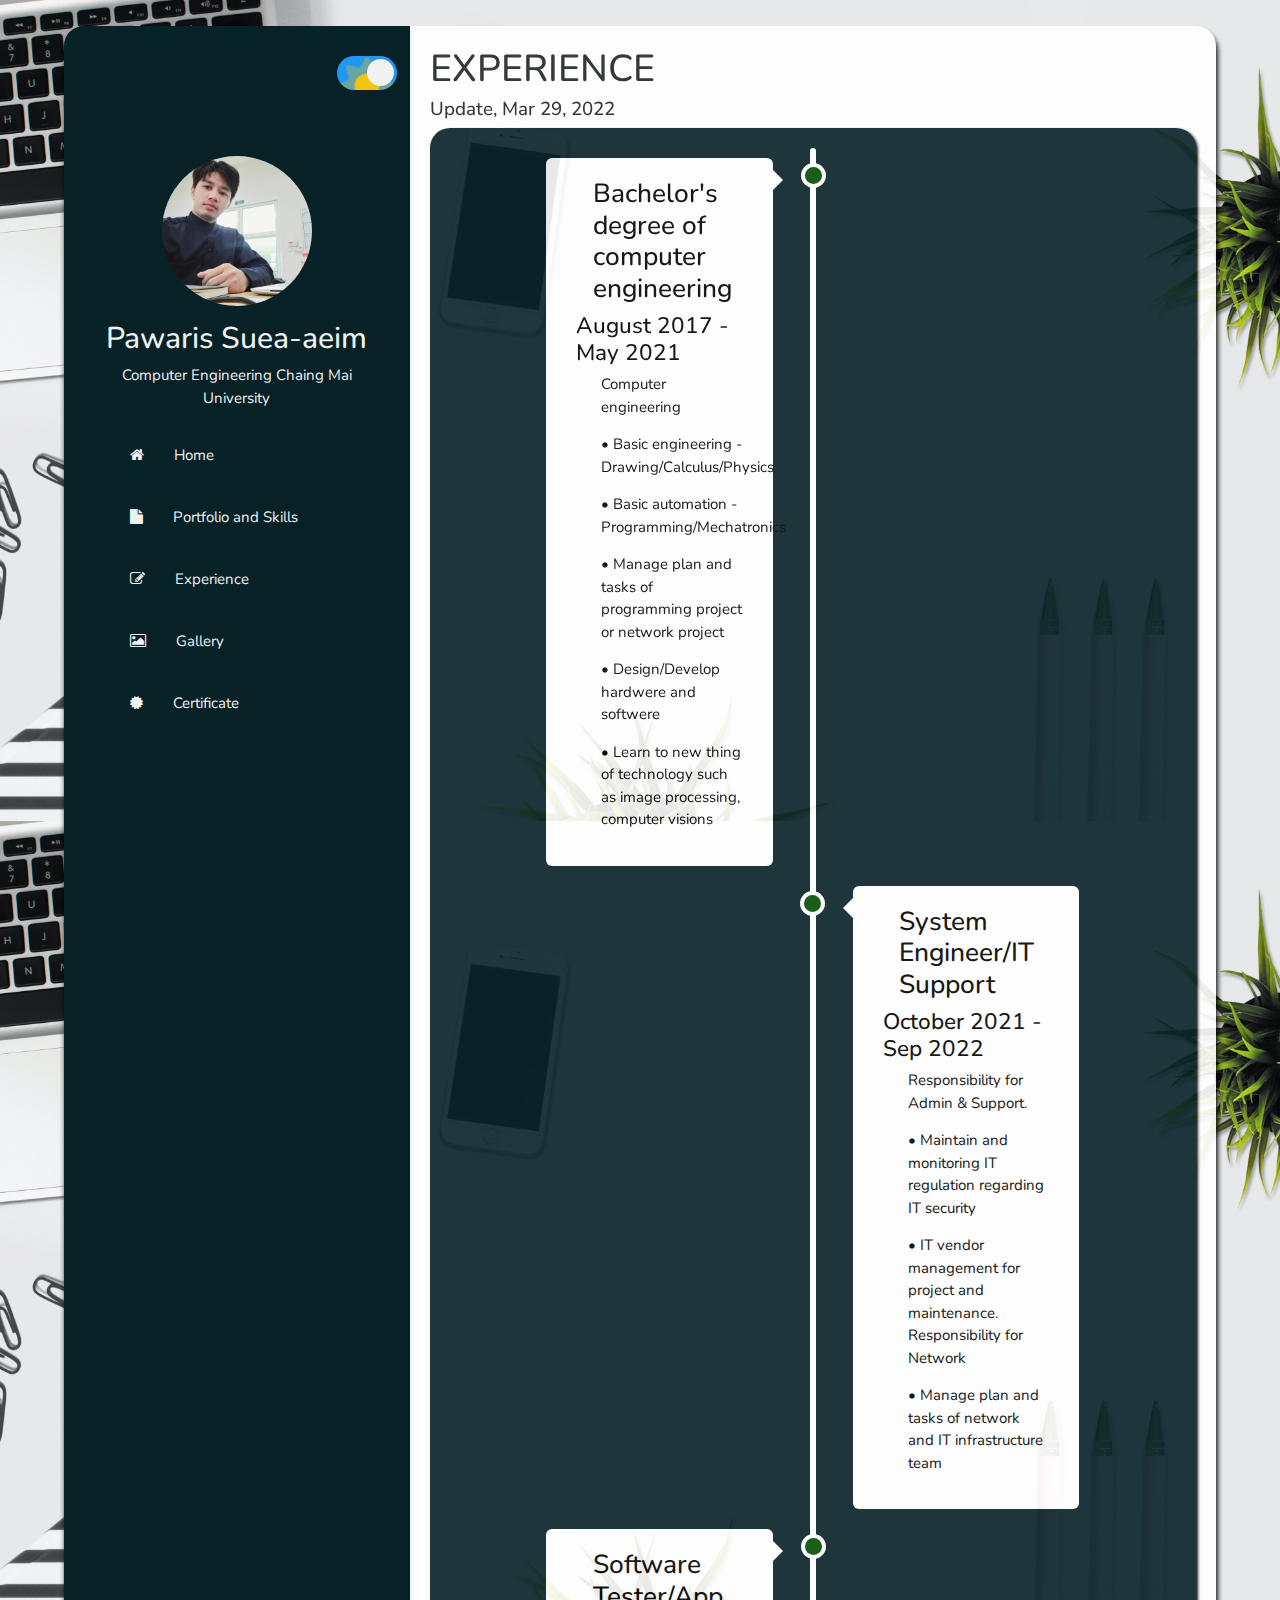
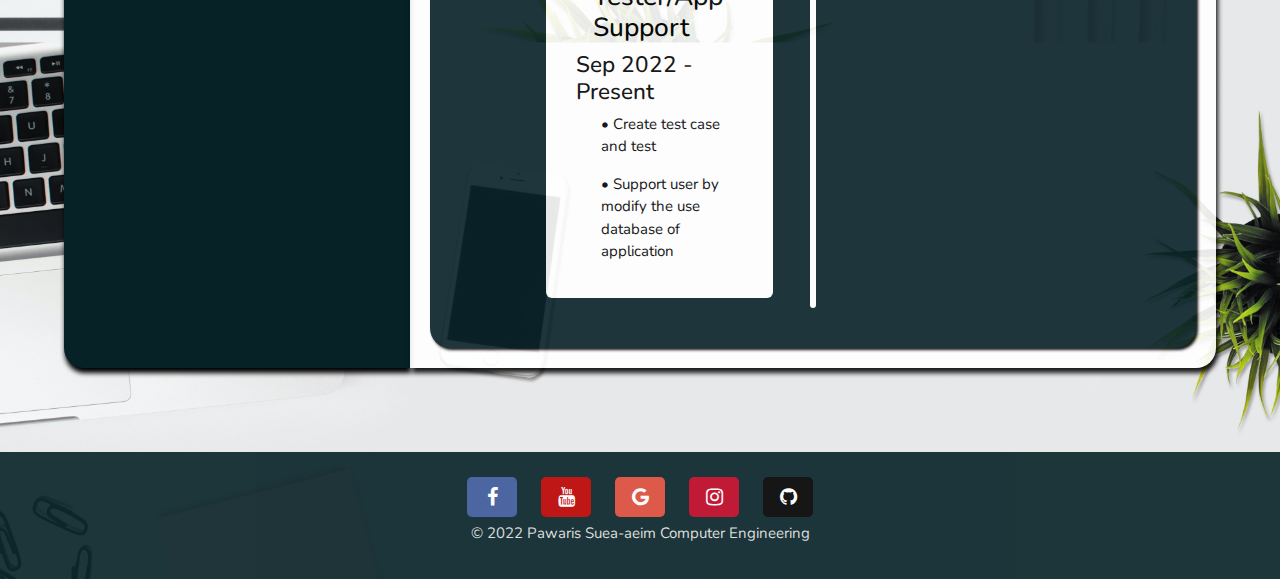
==== commit 1090a51f: "update resume" ====
--- a/experience.html
+++ b/experience.html
@@ -108,7 +108,7 @@
                     <div class="container-exp left">
                         <div class="content-exp">
                             <h3>Software Tester/App Support</h3>
-                            <h4>Sep 2022 - Current</h4>
+                            <h4>Sep 2022 - Present</h4>
                             <p>
                                 • Create test case and test
                             </p>
